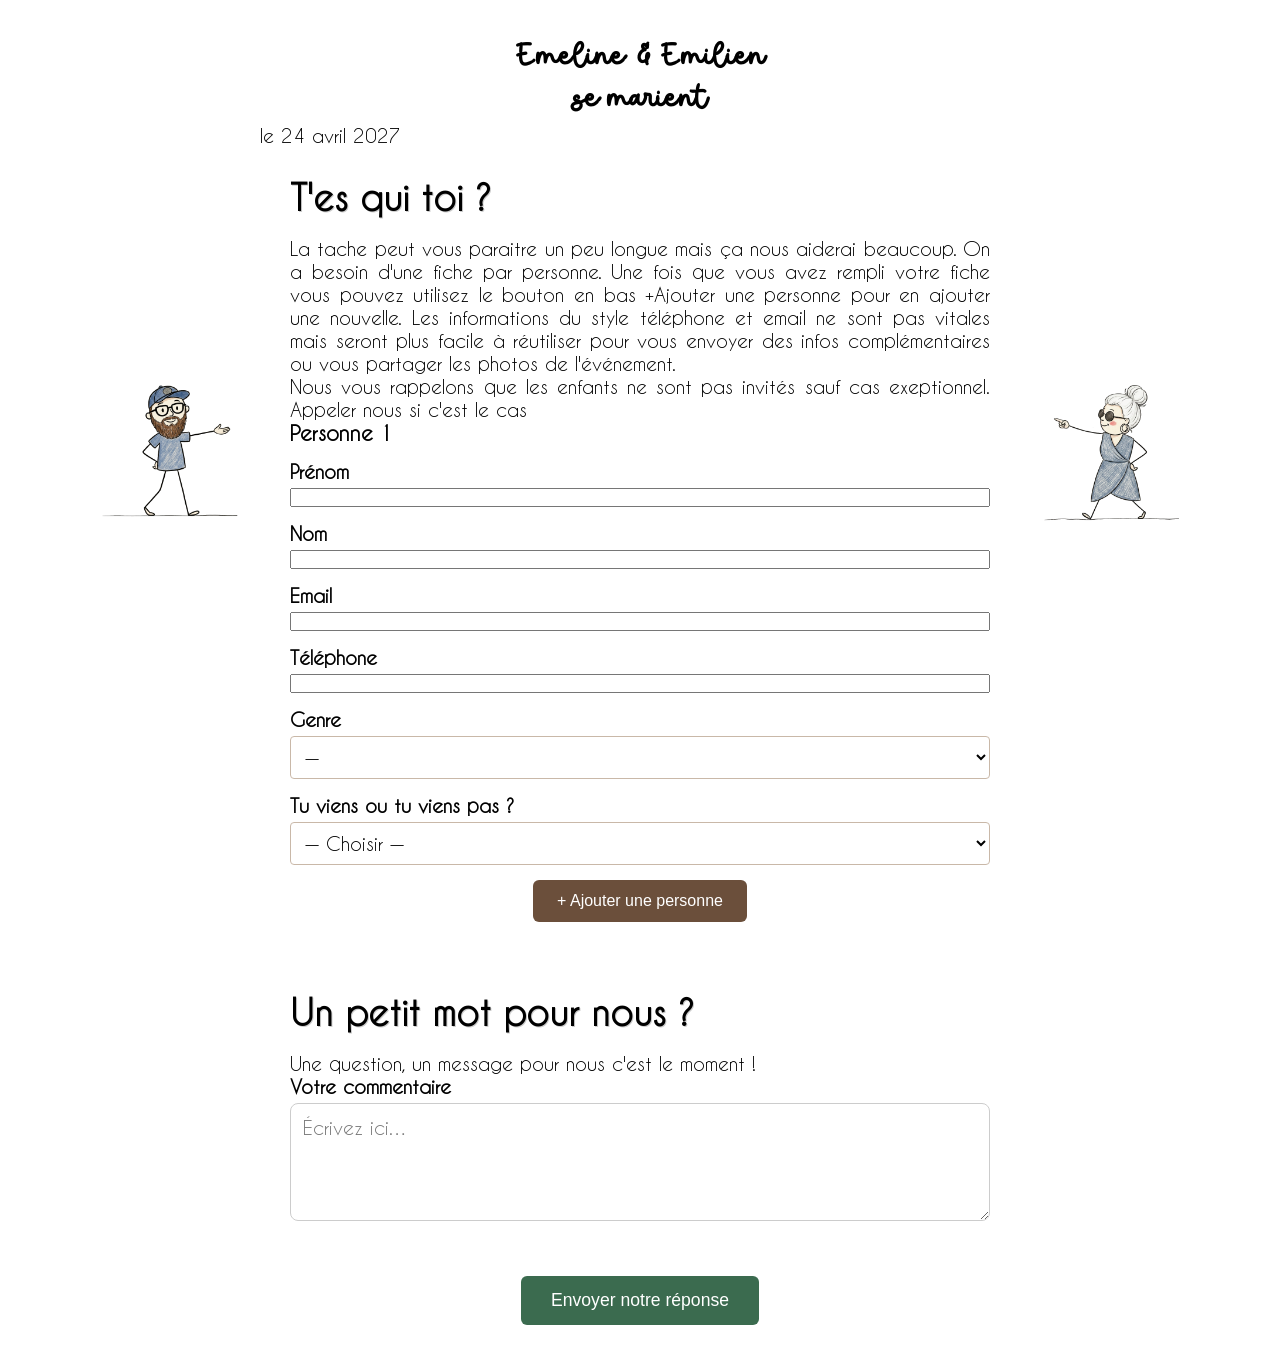
==== index .html @ cd4f7b51 "changement de versionv2" ====
<!DOCTYPE html>
<html lang="fr">
<head>
<meta charset="UTF-8">
<meta name="viewport" content="width=device-width, initial-scale=1.0">
<title>Mariage Emeline & Emilien — 24 avril 2027</title>
<link rel="stylesheet" href="style.css">
</head>
<body>
<div id="fond-anime" aria-hidden="true"></div>

<!-- ============================================================
     FORMULAIRE — page unique
     ============================================================ -->
<div id="form-container">
  <form id="rsvp-form" action="https://formbold.com/s/3dJxx" method="POST" autocomplete="off">

    <input type="hidden" name="version" id="input-version" value="a">

<header class="entete">
  <h1>
    <span class="ligne-mobile">Emeline<br>&<br>Emilien<br>se marient</span>
    <span class="ligne-desktop">Emeline & Emilien<br>se marient</span>
  </h1>
  <p class="date">le 24 avril 2027</p>
</header>

    <!-- Guides visuels : le pere a gauche, la mere a droite -->
    <img id="guide-pere" class="guide-personnage" src="images/pereparici.png" alt="" aria-hidden="true">
    <img id="guide-mere" class="guide-personnage" src="images/mereparici.png" alt="" aria-hidden="true">
    <img id="guide-fils"  class="guide-personnage guide-enfant hidden"
     src="images/filsdanse.gif" alt="">
<img id="guide-fille" class="guide-personnage guide-enfant hidden"
     src="images/filledanse.gif" alt="">
    <!-- ---------- BLOC 1 : LES INVITÉS ---------- -->
    <section class="cadre" id="bloc-invites">
      <h2>T'es qui toi ?</h2>
      <p class="intro-bloc">
        La tache peut vous paraitre un peu longue mais ça nous aiderai beaucoup. On a besoin d'une fiche par personne. Une fois que vous avez rempli votre fiche vous pouvez utilisez le bouton en bas +Ajouter une personne pour en ajouter une nouvelle. Les informations du style téléphone et email ne sont pas vitales mais seront plus facile à réutiliser pour vous envoyer des infos complémentaires ou vous partager les photos de l'événement.
      </p>
<p>Nous vous rappelons que les enfants ne sont pas invités sauf cas exeptionnel. Appeler nous si c'est le cas</p>
      <div id="personnes-container">

        <!-- ===== FICHE 1 (toujours visible) ===== -->
        <div class="fiche-personne" data-index="1">
          <div class="fiche-header">
            <span class="fiche-numero">Toi</span>
          </div>

          <div class="ligne-2col">
            <div class="champ">
              <label for="p1_prenom">Prénom</label>
              <input type="text" id="p1_prenom" name="p1_prenom" required>
            </div>
            <div class="champ">
              <label for="p1_nom">Nom</label>
              <input type="text" id="p1_nom" name="p1_nom" required>
            </div>
          </div>

          <div class="ligne-2col">
            <div class="champ">
              <label for="p1_email">Email</label>
              <input type="email" id="p1_email" name="p1_email">
            </div>
            <div class="champ">
              <label for="p1_tel">Téléphone</label>
              <input type="tel" id="p1_tel" name="p1_tel">
            </div>
          </div>

          <div class="champ">
            <label for="p1_genre">Genre</label>
            <select id="p1_genre" name="p1_genre">
              <option value="">—</option>
              <option value="homme">Homme</option>
              <option value="femme">Femme</option>
              <option value="licorne">Licorne</option>
              <option value="nain">Nain</option>
            </select>
          </div>

          <div class="champ">
            <label for="p1_presence">Tu viens ou tu viens pas ?</label>
            <select id="p1_presence" name="p1_presence" class="select-presence" required>
              <option value="">— Choisir —</option>
              <option value="absent">Absent(e), hélas. J'ai aquaponey</option>
              <option value="vin"    data-versions="a b c">Vin d'honneur uniquement</option>
              <option value="soir"   data-versions="a b">Vin d'honneur + soirée</option>
              <option value="journee" data-versions="a">Toute la journée,</option>
              <option value="retour"  data-versions="a">La journée et le lendemain</option>
            </select>
          </div>

          <!-- Conditionnel : repas -->
          <div class="conditionnel hidden" data-show-if="repas">
            <div class="champ">
              <label for="p1_regime">Des restrictions alimentaires ?</label>
              <select id="p1_regime" name="p1_regime">
                <option value="aucune">Non, je mange de tout</option>
                <option value="cannibale">Cannibale</option>
                <option value="vege">Végétarien</option>
                <option value="vegan">Vegan</option>
                <option value="kasher">Kasher</option>
                <option value="hallal">Hallal</option>
                <option value="demander">Demander à ma femme</option>
              </select>
            </div>
            <div class="champ">
              <label for="p1_allergies">Allergies alimentaires (précisez)</label>
              <input type="text" id="p1_allergies" name="p1_allergies"
                     placeholder="Arachides, fruits de mer, noix, légumes…">
            </div>
          </div>

          <!-- Conditionnel : logement -->
          <div class="conditionnel hidden" data-show-if="logement">
            <div class="champ">
              <label for="p1_logement">Besoin d'un hébergement ?</label>
              <p>On peut vous aider à trouver un logement, en fonction du nombre on peut trouver des solutions, mais on reprendra contact avec les intéressés.</p>
              <select id="p1_logement" name="p1_logement">
                <option value="non">Non merci</option>
                <option value="oui">Oui</option>
                <option value="peutetre">Peut-être</option>
              </select>
            </div>
          </div>
          <div class="conditionnel hidden" data-show-if="aide">
  <div class="champ">
    <label for="p1_aide">Prêt(e) à donner un coup de main pendant la journée ?</label>
    <p>On a besoin de vous pendant la journée si chacun en fait un peu ce ne sera lourd pour personne</p>
    <select id="p1_aide" name="p1_aide">
      <option value="">— Choisir —</option>
      <option value="non">Non, désolé</option>
      <option value="oui">Oui, avec plaisir</option>
      <option value="peutetre">Peut-être, dites-moi ce qu'il faut faire</option>
    </select>
  </div>
  <div class="ligne-2col">
     <div class="champ">
       <label for="p1_chanson1">Une chanson que tu voudrais entendre</label>
       <input type="text" id="p1_chanson1" name="p1_chanson1" placeholder="Titre — Artiste">
     </div>
      <div class="champ">
        <label for="p1_chanson2">Une deuxième chanson</label>
       <input type="text" id="p1_chanson2" name="p1_chanson2" placeholder="Titre — Artiste">
     </div>
    </div>
  </div>
          <button type="button" class="btn-supprimer" aria-label="Supprimer">✕</button>
</div>
        <!-- ===== FIN FICHE 1 ===== -->

        <!-- Les fiches 2 à 8 sont clonées en JS depuis la fiche 1 [LOT 1] -->

      </div>

      <button type="button" id="btn-ajouter">+ Ajouter une personne</button>
    </section>
    <!-- ---------- BLOC COMMENTAIRE ---------- -->
    <section class="cadre" id="bloc-commentaire">
      <h2>Un petit mot pour nous ?</h2>
      <p class="intro-bloc">
        Une question, un message pour nous c'est le moment !
      </p>
      <div class="champ">
        <label for="commentaire">Votre commentaire</label>
        <textarea id="commentaire" name="commentaire" rows="4"
                  placeholder="Écrivez ici…"></textarea>
      </div>
    </section>
<!-- ---------- ENVOI ---------- -->
    <div class="zone-envoi">
      <button type="submit" id="btn-envoyer">Envoyer notre réponse</button>
      <p class="message-erreur hidden" id="message-erreur"></p>
    </div>

  </form>
</div>


<!-- ============================================================
     ÉCRAN FINAL
     ============================================================ -->
<div id="end-screen" class="hidden">
  <img id="img-fin" src="images/mariagefamille.png" alt="Les mariés">
  <h2>Merci pour votre réponse !</h2>
  <p>Nous avons hâte de célébrer ce jour avec vous.</p>
</div>

<script src="script.js"></script>
<script type="module" src="https://static.cloudflareinsights.com/beacon.min.js/v31edd6df95cf4e85bb4c19e7a9bdbcba1788362987495" integrity="sha512-iIg7k2xntmwu6/uSb5tpc/hySgZc4eoL31yB29W6tJFo2akwjPWcEqnCEdJvGexCL0KEQwVYv5BlowfhVz26hg==" data-cf-beacon='{"version":"2024.11.0","token":"8607d2a720d14b038279025b2b5a82e5","spa":2}' crossorigin="anonymous"></script>
<script type="module" src="https://static.cloudflareinsights.com/beacon.min.js/v31edd6df95cf4e85bb4c19e7a9bdbcba1788362987495" integrity="sha512-iIg7k2xntmwu6/uSb5tpc/hySgZc4eoL31yB29W6tJFo2akwjPWcEqnCEdJvGexCL0KEQwVYv5BlowfhVz26hg==" data-cf-beacon='{"version":"2024.11.0","token":"8607d2a720d14b038279025b2b5a82e5","spa":2}' crossorigin="anonymous"></script>
</body>
</html>
---- style.css ----
/* ===== RESET (à mettre en haut du CSS) ===== */
* {
  margin: 0;
  padding: 0;
  box-sizing: border-box;
}

.hidden {
    display: none !important;
}

.cadre {
    /* Cadre fleuri desactive pour l'instant — reactiver ces 2 lignes pour le remettre
       (la bordure de 80px reprendra 160px de largeur au contenu) :
    border: 80px solid transparent;
    border-image: url('images/cadre-fleuri1.png') 200 round; */
    border: none;
    padding: 10px;
    margin: 20px;
}
/* ===================================================================
   LOT 4 — MISE EN PAGE DU FORMULAIRE
   =================================================================== */
/*Polices*/
@font-face {
  font-family: 'CaviarDreams';
  src: url('./fonts/CaviarDreams.woff2') format('woff2');
  font-weight: 400;
  font-style: normal;
  font-display: swap;
}
@font-face {
  font-family: 'iloveyou';
  src: url('./fonts/iloveyou.woff2') format('woff2');
  font-weight: 400;
  font-style: normal;
  font-display: swap;
}

#bloc-commentaire textarea {
  font-family: 'CaviarDreams';
  width: 100%;
  font-size: clamp(0.8rem, 2vw, 1.2rem);
  padding: 0.6em;
  border-radius: 8px;
  border: 1px solid #ccc;
  resize: vertical;
  z-index: 10;
}

body {
  font-family: 'CaviarDreams';
  text-align: justify;
  font-size: clamp(0.8rem, 2vw, 1.2rem);
  z-index: 10;
}

h1 {
  font-family: 'iloveyou'; /* hérite du header, cohérent */
  text-align: center;
  line-height: 1.2;
  font-size: clamp(2rem, 6vw, 2.2rem);
  z-index: 10;
}

#form-container {
  max-width: 800px;
  margin: 0 auto;
  padding: 40px 20px;
  z-index: 10;
}

/* --- Sections générales (.cadre sert déjà de conteneur visuel) --- */
.cadre h2 {
  font-family: 'CaviarDreams';
  font-size: clamp(1.5rem, 5vw, 2.2rem);
  margin-bottom: 20px;
  text-shadow: 0.5px 0.5px 0 rgba(0,0,0,0.2);
  z-index: 10;
}

/* Fiche personne : CaviarDreams un peu plus petit */
.fiche-numero {
  font-family: 'CaviarDreams';
  display: block;
  font-weight: bold;
  font-size: 1.3rem;
  margin-bottom: 15px;
  z-index: 10;
}

.fiche-personne {
  position: relative;
}

.btn-supprimer {
  display: block;
  width: 100%;
  margin-top: 12px;
  padding: 10px;
  background: #f3dfdf;
  border: 1px solid #c88;
  border-radius: 4px;
  font-size: 1rem;
  cursor: pointer;
  color: #8a2222;
  z-index: 10;
}

.btn-supprimer.hidden {
  display: none !important;
}

/* --- Champs de formulaire --- */
.champ {
  margin-bottom: 15px;
  display: flex;
  flex-direction: column;
  z-index: 10;
}

.champ label {
  font-family: 'CaviarDreams';
  margin-bottom: 5px;
  font-weight: bold;
  z-index: 10;
}

.champ input{   
   z-index: 10;}
.champ select,
.champ textarea {
  font-family: 'CaviarDreams';
  padding: 8px 10px;
  border: 1px solid #c9b8a8;
  border-radius: 4px;
  font-size: clamp(0.8rem, 2vw, 1.2rem);
  background: #fff;
  z-index: 10;
}


/* --- Blocs conditionnels (repas / logement) --- */
.conditionnel {
  border-left: 3px solid #d8b878;
  padding-left: 15px;
  margin-top: 10px;
}

/* --- Bouton ajouter une personne --- */
#btn-ajouter {
  display: block;
  margin: 0 auto 30px;
  padding: 12px 24px;
  background: #6b4f3b;
  color: #fff;
  border: none;
  border-radius: 6px;
  cursor: pointer;
  font-size: 1rem;
  position: relative; 
  z-index: 10;   
}

#btn-ajouter:disabled {
  background: #ccc;
  cursor: not-allowed;
}
.guide-personnage {
  position: fixed;
  top: 50%;
  transform: translateY(-50%);
  width: 150px;
  z-index: 5;
  transition: opacity 0.3s ease;
}

/* Cales contre le formulaire : 15px entre le personnage et le bord du cadre.
   545px = 380 (demi-largeur du cadre) + 15 (ecart) + 150 (largeur du personnage) */
#guide-pere { left:  calc(50% - 545px); }
#guide-mere { right: calc(50% - 545px); }
/* Enfants : empilés sous le père et la mère */
#guide-fils  { left: calc(50% - 545px); }
#guide-fille { right:calc(50% - 545px); }

/* Décalage vertical : moitié de la hauteur du parent + un écart */
.guide-enfant {
  transform: translateY(calc(-50% + 200px));
}
.ligne-desktop { display: inline; }
.ligne-mobile { display: none; }

@media (max-width: 640px) {
  .ligne-desktop { display: none; }
  .ligne-mobile { display: inline; }
}
@media (max-width: 1180px) { 
  /* Tous les guides : fixés au centre vertical de l'écran, côte à côte */
  .guide-personnage {
    position: fixed;
    top: 50%;
    transform: translateY(-50%);
    width: 150px;
    z-index: 5;              /* derrière le formulaire */
    opacity: 0.6;            /* discret en arrière-plan */
    pointer-events: none;    /* les clics passent à travers */
  }

  /* Répartition horizontale autour du centre de l'écran.
     70px de large + 10px d'écart => pas de 80px par personnage */
  #guide-pere  { left: calc(50% - 200px); }
  #guide-mere  { right: calc(50% - 200px);  }
  #guide-fils  { left: calc(50% - 200px); top: calc(50% + 180px); }
  #guide-fille { right: calc(50% - 200px);top: calc(50% + 180px); } 
}
/* --- Bouton d'envoi --- */
#rsvp-form button[type="submit"] {
  display: block;
  margin: 30px auto 0;
  padding: 14px 30px;
  background: #3b6b4f;
  color: #fff;
  border: none;
  border-radius: 6px;
  font-size: 1.1rem;
  cursor: pointer;
}

/* --- Fond animé : décor non interactif derrière le contenu --- */
#fond-anime {
  position: fixed;
  inset: 0;
  z-index: 0;
  pointer-events: none;
  overflow: hidden;
  background: transparent;
}

#form-container {
    z-index: 10;
}

#end-screen {
  text-align: center;
}

#end-screen h2,
#end-screen p {
  text-align: center;
  margin: 10px auto;
}

.fond-anime-element {
  position: absolute;
  top: 0;
  left: 0;
  user-select: none;
  will-change: transform, opacity;
  animation: fond-anime-fall var(--fall-duration, 8s) linear forwards;
}

@keyframes fond-anime-fall {
  from {
    transform: translate3d(0, -10vh, 0) rotate(0deg);
    opacity: 0;
  }
  10% { opacity: 0.9; }
  90% { opacity: 0.9; }
  to {
    transform: translate3d(0, 110vh, 0) rotate(360deg);
    opacity: 0;
  }
}

@media (max-width: 640px) {
  #fond-anime { opacity: 0.55; }
  .fond-anime-element { animation-duration: 9s; }
}

@media (prefers-reduced-motion: reduce) {
  #fond-anime { display: none; }
}
#img-fin {
  max-width: 600px;   /* ajuste selon ton besoin */
  width: 80%;         /* pour que ça reste responsive sur mobile */
  height: auto;
  display: block;
  margin: 0 auto;
}
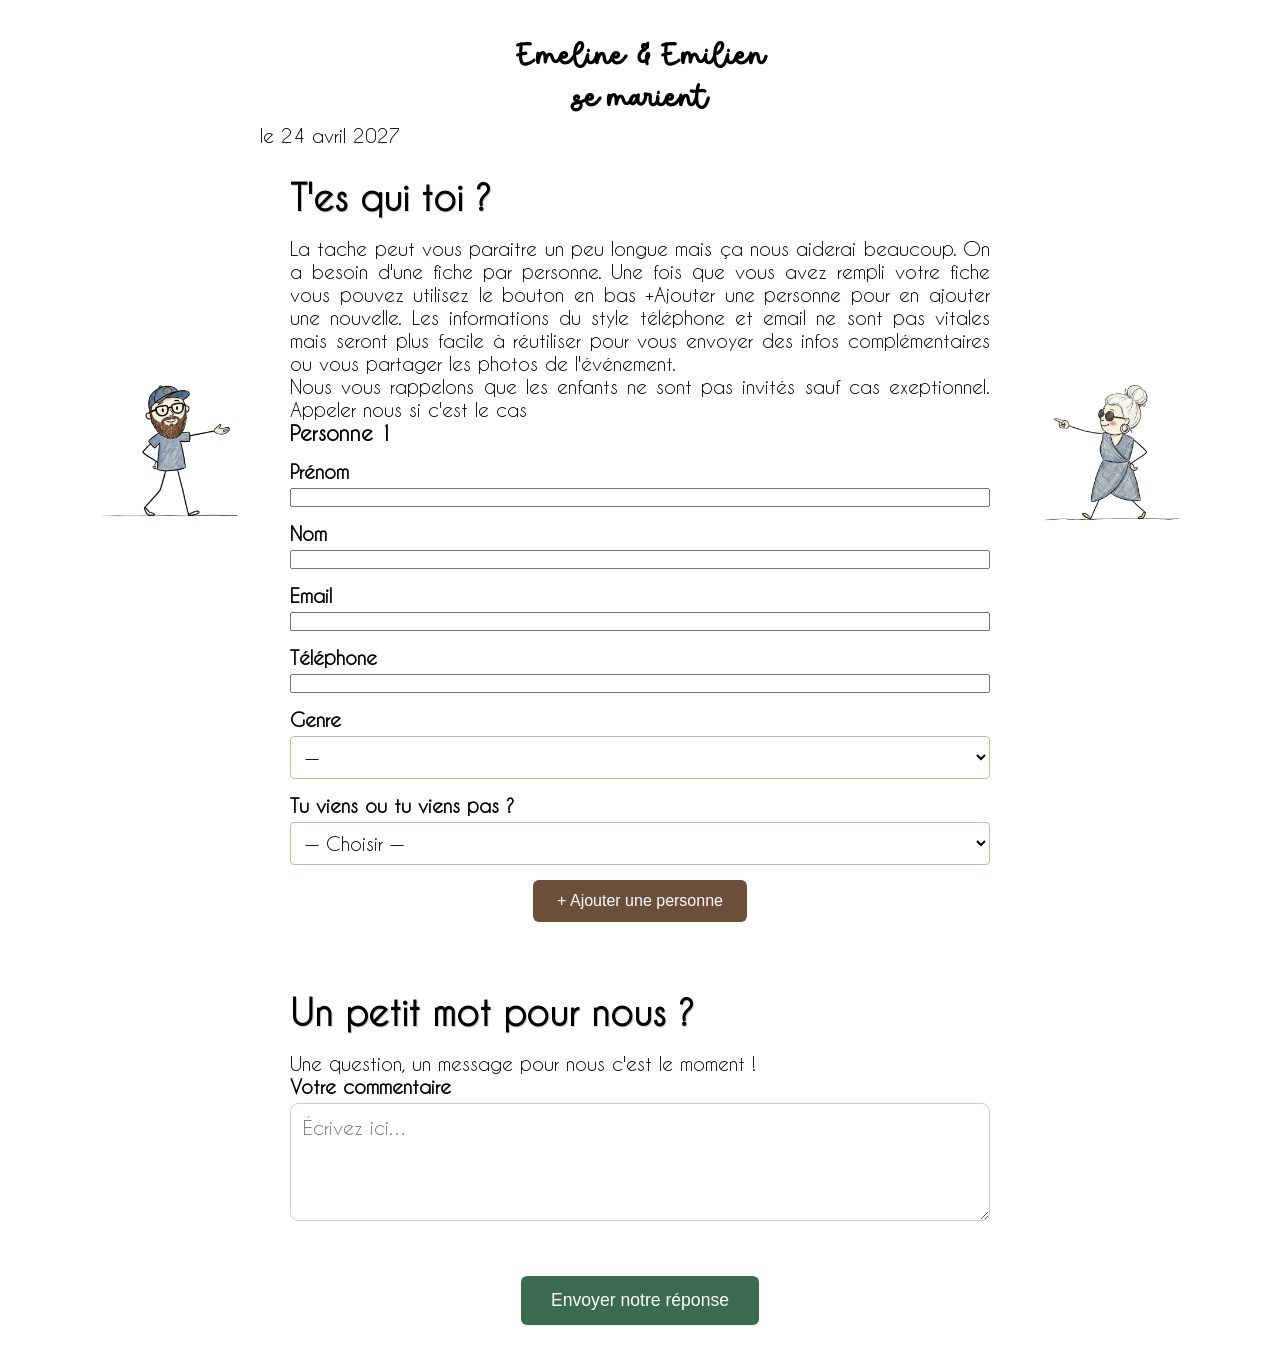
==== commit 9361455f: "ajustement" ====
--- a/index .html
+++ b/index .html
@@ -147,8 +147,7 @@
      </div>
     </div>
   </div>
-          <button type="button" class="btn-supprimer" aria-label="Supprimer">✕</button>
-</div>
+          <button type="button" class="btn-supprimer" aria-label="Supprimer cette personne">- Supprimer cette personne</button>
         <!-- ===== FIN FICHE 1 ===== -->
 
         <!-- Les fiches 2 à 8 sont clonées en JS depuis la fiche 1 [LOT 1] -->
